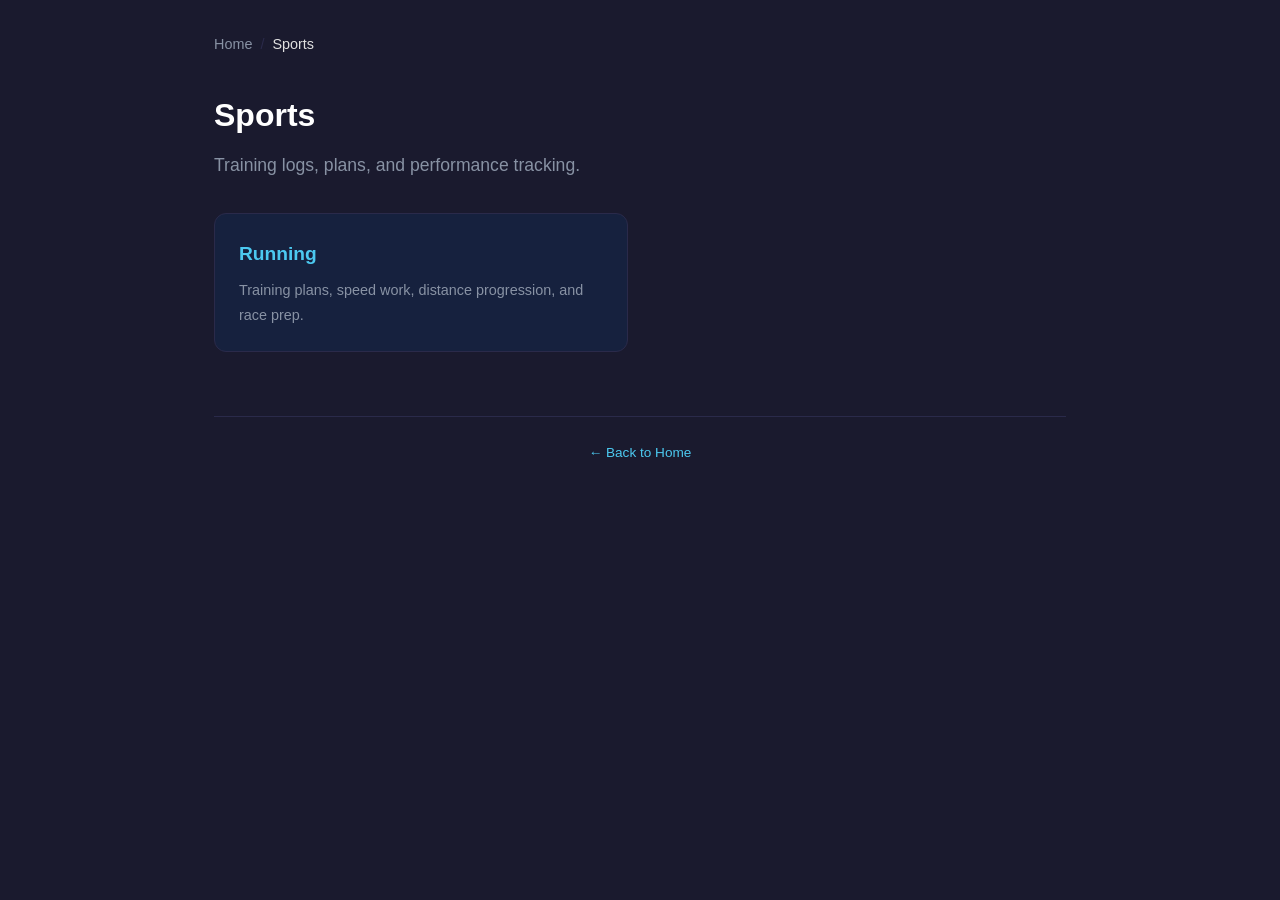
==== sports/index.html @ 67fd7ed7 "Initial site: running training plans and performance data - Homepage with running stats overview - S" ====
<!DOCTYPE html>
<html lang="en">
<head>
  <meta charset="UTF-8">
  <meta name="viewport" content="width=device-width, initial-scale=1.0">
  <title>Sports - Keshav Bathla</title>
  <link rel="stylesheet" href="../style.css">
</head>
<body>
  <div class="container">
    <nav class="breadcrumb">
      <a href="../">Home</a>
      <span class="separator">/</span>
      <span class="current">Sports</span>
    </nav>

    <h1>Sports</h1>
    <p class="subtitle">Training logs, plans, and performance tracking.</p>

    <div class="card-grid">
      <a href="running/" class="card">
        <h3>Running</h3>
        <p>Training plans, speed work, distance progression, and race prep.</p>
      </a>
    </div>

    <div class="footer">
      <p><a href="../">← Back to Home</a></p>
    </div>
  </div>
</body>
</html>
---- style.css ----
* {
  margin: 0;
  padding: 0;
  box-sizing: border-box;
}

:root {
  --bg: #1a1a2e;
  --surface: #16213e;
  --border: #2a2a4a;
  --text: #e0e0e0;
  --text-muted: #8892a4;
  --accent: #4cc9f0;
  --accent-hot: #f72585;
  --link: #4cc9f0;
  --link-hover: #7dd3fc;
}

html {
  font-size: 16px;
  scroll-behavior: smooth;
}

body {
  font-family: -apple-system, BlinkMacSystemFont, "Segoe UI", Roboto, "Helvetica Neue", Arial, sans-serif;
  background: var(--bg);
  color: var(--text);
  line-height: 1.7;
  min-height: 100vh;
}

.container {
  max-width: 900px;
  margin: 0 auto;
  padding: 2rem 1.5rem;
}

/* Navigation / Breadcrumb */
.breadcrumb {
  display: flex;
  gap: 0.5rem;
  align-items: center;
  margin-bottom: 2rem;
  font-size: 0.9rem;
  color: var(--text-muted);
}

.breadcrumb a {
  color: var(--text-muted);
  text-decoration: none;
  transition: color 0.2s;
}

.breadcrumb a:hover {
  color: var(--accent);
}

.breadcrumb .separator {
  color: var(--border);
}

.breadcrumb .current {
  color: var(--text);
}

/* Headings */
h1 {
  font-size: 2rem;
  font-weight: 700;
  margin-bottom: 0.5rem;
  color: #fff;
}

h2 {
  font-size: 1.5rem;
  font-weight: 600;
  margin-top: 2.5rem;
  margin-bottom: 1rem;
  color: #fff;
  border-bottom: 1px solid var(--border);
  padding-bottom: 0.5rem;
}

h3 {
  font-size: 1.2rem;
  font-weight: 600;
  margin-top: 2rem;
  margin-bottom: 0.75rem;
  color: var(--accent);
}

/* Paragraphs */
p {
  margin-bottom: 1rem;
}

.subtitle {
  color: var(--text-muted);
  font-size: 1.1rem;
  margin-bottom: 2rem;
}

/* Links */
a {
  color: var(--link);
  text-decoration: none;
  transition: color 0.2s;
}

a:hover {
  color: var(--link-hover);
  text-decoration: underline;
}

/* Cards */
.card-grid {
  display: grid;
  grid-template-columns: repeat(auto-fill, minmax(280px, 1fr));
  gap: 1.5rem;
  margin-top: 1.5rem;
}

.card {
  background: var(--surface);
  border: 1px solid var(--border);
  border-radius: 12px;
  padding: 1.5rem;
  transition: border-color 0.2s, transform 0.2s;
  text-decoration: none;
  color: var(--text);
  display: block;
}

.card:hover {
  border-color: var(--accent);
  transform: translateY(-2px);
  text-decoration: none;
}

.card h3 {
  margin-top: 0;
  margin-bottom: 0.5rem;
}

.card p {
  color: var(--text-muted);
  font-size: 0.9rem;
  margin-bottom: 0;
}

/* Tables */
table {
  width: 100%;
  border-collapse: collapse;
  margin: 1.5rem 0;
  font-size: 0.9rem;
  overflow-x: auto;
  display: block;
}

thead {
  background: var(--surface);
}

th {
  padding: 0.75rem 1rem;
  text-align: left;
  font-weight: 600;
  color: var(--accent);
  border-bottom: 2px solid var(--border);
  white-space: nowrap;
}

td {
  padding: 0.6rem 1rem;
  border-bottom: 1px solid var(--border);
}

tr:hover td {
  background: rgba(76, 201, 240, 0.05);
}

/* Stats row */
.stats {
  display: flex;
  flex-wrap: wrap;
  gap: 1.5rem;
  margin: 1.5rem 0;
}

.stat {
  background: var(--surface);
  border: 1px solid var(--border);
  border-radius: 8px;
  padding: 1rem 1.5rem;
  text-align: center;
  min-width: 120px;
}

.stat-value {
  font-size: 1.5rem;
  font-weight: 700;
  color: var(--accent);
}

.stat-label {
  font-size: 0.8rem;
  color: var(--text-muted);
  margin-top: 0.25rem;
}

/* Lists */
ul, ol {
  margin: 1rem 0;
  padding-left: 1.5rem;
}

li {
  margin-bottom: 0.5rem;
}

/* Document list */
.doc-list {
  list-style: none;
  padding: 0;
}

.doc-list li {
  margin-bottom: 1rem;
}

.doc-list a {
  display: block;
  background: var(--surface);
  border: 1px solid var(--border);
  border-radius: 8px;
  padding: 1rem 1.5rem;
  transition: border-color 0.2s;
}

.doc-list a:hover {
  border-color: var(--accent);
  text-decoration: none;
}

.doc-list .doc-title {
  font-weight: 600;
  color: #fff;
}

.doc-list .doc-desc {
  font-size: 0.85rem;
  color: var(--text-muted);
  margin-top: 0.25rem;
}

/* Emphasis blocks */
.highlight-block {
  background: var(--surface);
  border-left: 4px solid var(--accent);
  padding: 1rem 1.5rem;
  border-radius: 0 8px 8px 0;
  margin: 1.5rem 0;
}

.highlight-block.warning {
  border-left-color: var(--accent-hot);
}

/* Strong in tables */
td strong {
  color: var(--accent);
}

/* Footer */
.footer {
  margin-top: 4rem;
  padding-top: 1.5rem;
  border-top: 1px solid var(--border);
  color: var(--text-muted);
  font-size: 0.85rem;
  text-align: center;
}

/* Responsive */
@media (max-width: 600px) {
  .container {
    padding: 1rem;
  }

  h1 {
    font-size: 1.5rem;
  }

  h2 {
    font-size: 1.25rem;
  }

  .stats {
    gap: 0.75rem;
  }

  .stat {
    min-width: 100px;
    padding: 0.75rem 1rem;
  }

  .stat-value {
    font-size: 1.2rem;
  }

  table {
    font-size: 0.8rem;
  }

  th, td {
    padding: 0.5rem 0.6rem;
  }
}
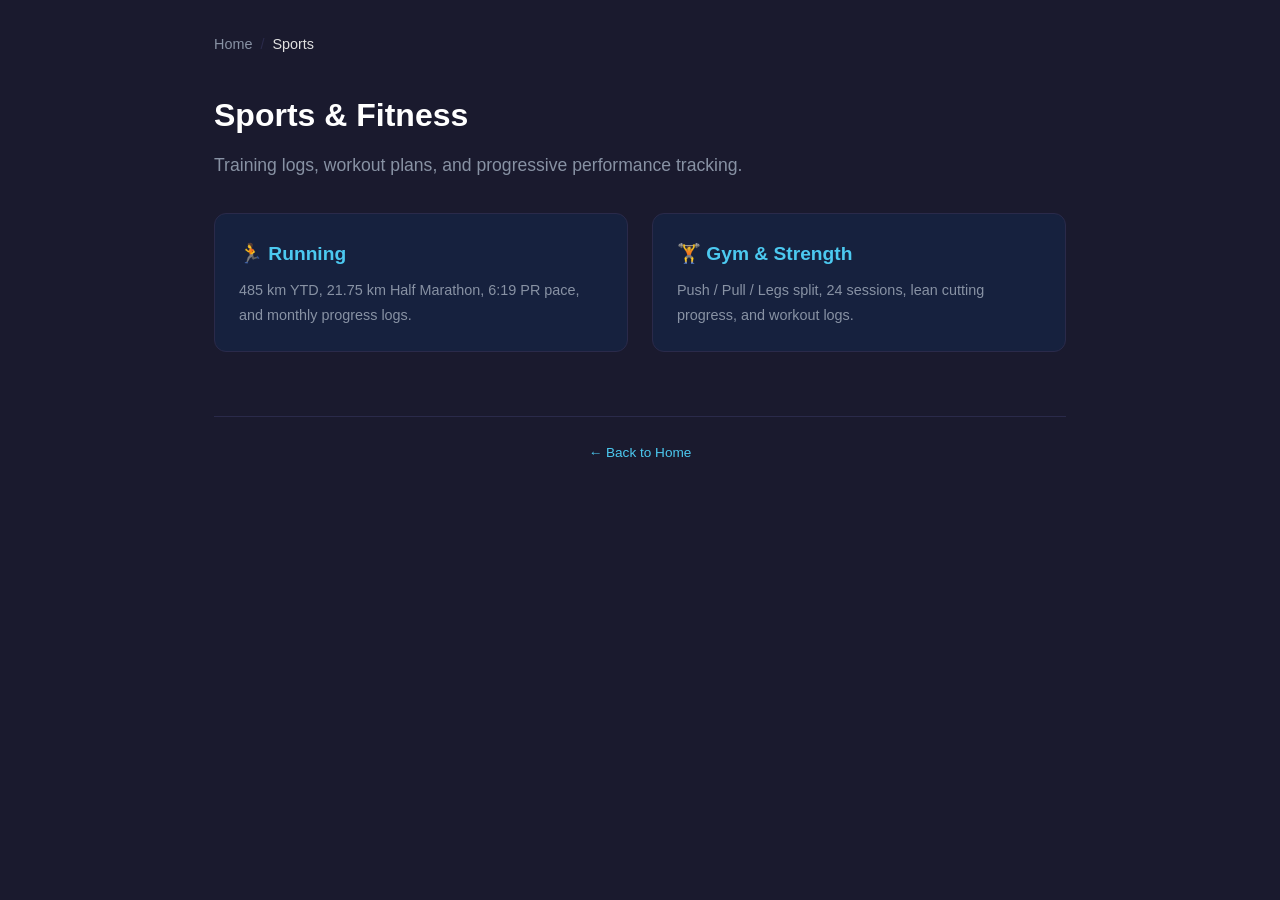
==== commit 7d34733a: "Update website with latest Strava running and gym progress - Update running stats: 485 km YTD, 65 ru" ====
--- a/sports/index.html
+++ b/sports/index.html
@@ -14,13 +14,17 @@
       <span class="current">Sports</span>
     </nav>
 
-    <h1>Sports</h1>
-    <p class="subtitle">Training logs, plans, and performance tracking.</p>
+    <h1>Sports &amp; Fitness</h1>
+    <p class="subtitle">Training logs, workout plans, and progressive performance tracking.</p>
 
     <div class="card-grid">
       <a href="running/" class="card">
-        <h3>Running</h3>
-        <p>Training plans, speed work, distance progression, and race prep.</p>
+        <h3>🏃 Running</h3>
+        <p>485 km YTD, 21.75 km Half Marathon, 6:19 PR pace, and monthly progress logs.</p>
+      </a>
+      <a href="gym/" class="card">
+        <h3>🏋️ Gym &amp; Strength</h3>
+        <p>Push / Pull / Legs split, 24 sessions, lean cutting progress, and workout logs.</p>
       </a>
     </div>
 
--- a/style.css
+++ b/style.css
@@ -267,6 +267,33 @@
   border-left-color: var(--accent-hot);
 }
 
+.highlight-block.success {
+  border-left-color: #10b981;
+}
+
+.badge {
+  display: inline-block;
+  padding: 0.2rem 0.5rem;
+  font-size: 0.75rem;
+  font-weight: 600;
+  border-radius: 4px;
+  background: rgba(76, 201, 240, 0.15);
+  color: var(--accent);
+  border: 1px solid rgba(76, 201, 240, 0.3);
+}
+
+.badge.gold {
+  background: rgba(245, 158, 11, 0.15);
+  color: #fbbf24;
+  border-color: rgba(245, 158, 11, 0.3);
+}
+
+.badge.pink {
+  background: rgba(247, 37, 133, 0.15);
+  color: var(--accent-hot);
+  border-color: rgba(247, 37, 133, 0.3);
+}
+
 /* Strong in tables */
 td strong {
   color: var(--accent);
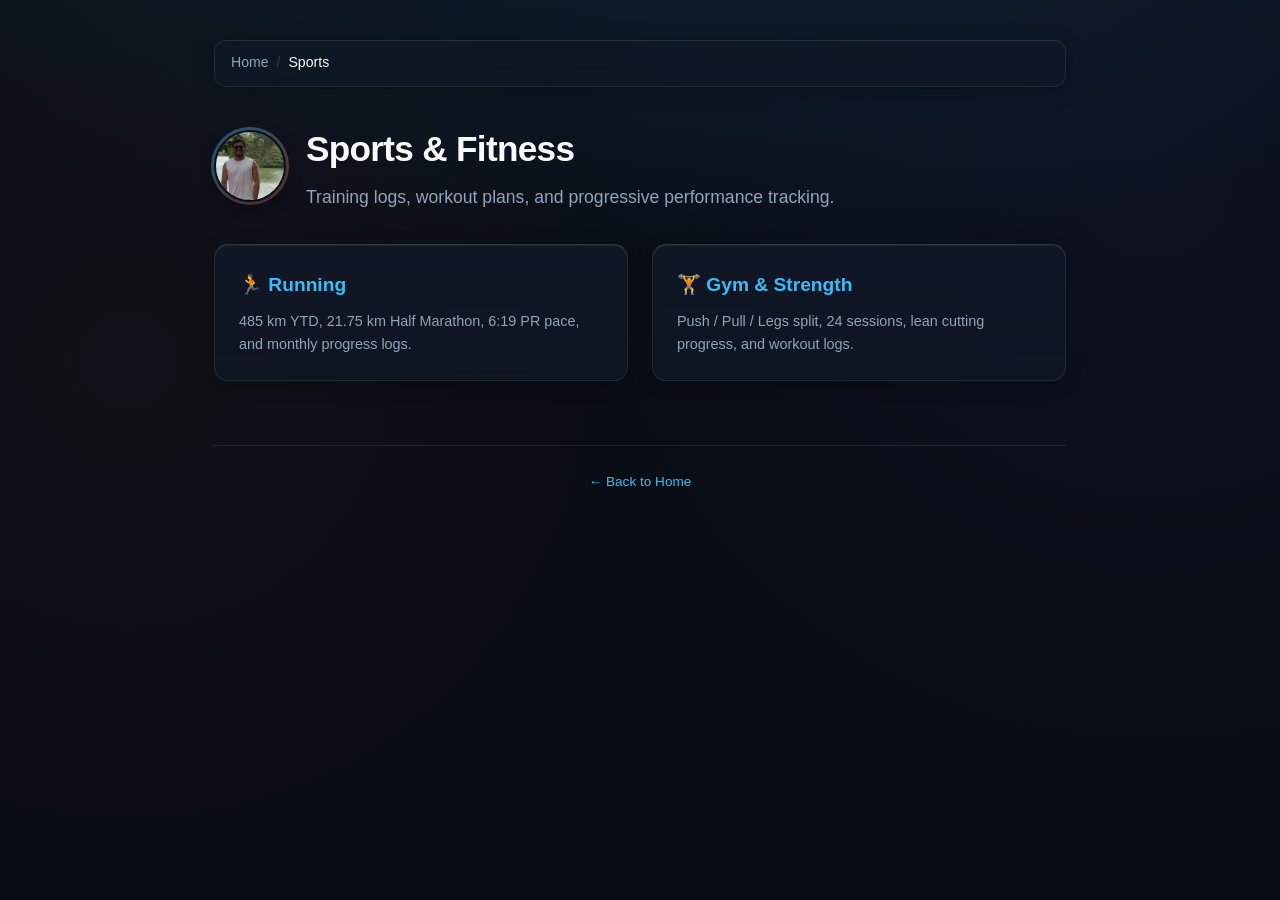
==== commit 9866f4d2: "Implement Athlete Hero Bento, Native Glassmorphic Lightbox, and Linear-grade Polish Co-authored-by: " ====
--- a/sports/index.html
+++ b/sports/index.html
@@ -14,8 +14,15 @@
       <span class="current">Sports</span>
     </nav>
 
-    <h1>Sports &amp; Fitness</h1>
-    <p class="subtitle">Training logs, workout plans, and progressive performance tracking.</p>
+    <div class="hero-compact">
+      <button type="button" class="avatar-btn lightbox-trigger" aria-label="Open photo of Keshav Bathla" title="Click to view full photo">
+        <img src="../assets/avatar.jpg" alt="Keshav Bathla" class="avatar-img">
+      </button>
+      <div class="hero-compact-info">
+        <h1>Sports &amp; Fitness</h1>
+        <p class="subtitle">Training logs, workout plans, and progressive performance tracking.</p>
+      </div>
+    </div>
 
     <div class="card-grid">
       <a href="running/" class="card">
@@ -29,8 +36,55 @@
     </div>
 
     <div class="footer">
-      <p><a href="../">← Back to Home</a></p>
+      <p><a href="../">&larr; Back to Home</a></p>
     </div>
   </div>
+
+  <dialog id="photo-modal" class="lightbox-modal">
+    <div class="modal-wrapper">
+      <button type="button" class="modal-close-btn" id="close-modal" aria-label="Close photo preview">&times;</button>
+      <div class="modal-image-container">
+        <img src="../assets/keshav.jpg" alt="Keshav Bathla - Active Runner" class="modal-img">
+      </div>
+      <div class="modal-caption">Keshav Bathla &bull; Bangalore Half Marathon Finisher &bull; Active Runner</div>
+    </div>
+  </dialog>
+
+  <script>
+    const modal = document.getElementById('photo-modal');
+    const triggers = document.querySelectorAll('.lightbox-trigger');
+    const closeBtn = document.getElementById('close-modal');
+
+    triggers.forEach(trigger => {
+      trigger.addEventListener('click', (e) => {
+        e.preventDefault();
+        if (typeof modal.showModal === 'function') {
+          modal.showModal();
+        }
+      });
+      trigger.addEventListener('keydown', (e) => {
+        if (e.key === 'Enter' || e.key === ' ') {
+          e.preventDefault();
+          if (typeof modal.showModal === 'function') {
+            modal.showModal();
+          }
+        }
+      });
+    });
+
+    if (closeBtn) {
+      closeBtn.addEventListener('click', () => {
+        modal.close();
+      });
+    }
+
+    if (modal) {
+      modal.addEventListener('click', (e) => {
+        if (e.target === modal) {
+          modal.close();
+        }
+      });
+    }
+  </script>
 </body>
 </html>
--- a/style.css
+++ b/style.css
@@ -5,14 +5,18 @@
 }
 
 :root {
-  --bg: #1a1a2e;
-  --surface: #16213e;
-  --border: #2a2a4a;
-  --text: #e0e0e0;
-  --text-muted: #8892a4;
-  --accent: #4cc9f0;
-  --accent-hot: #f72585;
-  --link: #4cc9f0;
+  --bg: #090d16;
+  --surface: #111726;
+  --surface-elevated: #161f33;
+  --border: rgba(255, 255, 255, 0.08);
+  --border-hover: rgba(255, 255, 255, 0.16);
+  --text: #f8fafc;
+  --text-muted: #94a3b8;
+  --accent: #38bdf8;
+  --accent-coral: #ff6b4a;
+  --accent-gold: #fbbf24;
+  --accent-emerald: #10b981;
+  --link: #38bdf8;
   --link-hover: #7dd3fc;
 }
 
@@ -23,7 +27,12 @@
 
 body {
   font-family: -apple-system, BlinkMacSystemFont, "Segoe UI", Roboto, "Helvetica Neue", Arial, sans-serif;
-  background: var(--bg);
+  background-color: var(--bg);
+  background-image:
+    radial-gradient(ellipse 80% 50% at 50% -20%, rgba(56, 189, 248, 0.12), transparent),
+    radial-gradient(circle 600px at 90% 20%, rgba(99, 102, 241, 0.05), transparent),
+    radial-gradient(circle 500px at 10% 40%, rgba(255, 107, 74, 0.04), transparent);
+  background-attachment: fixed;
   color: var(--text);
   line-height: 1.7;
   min-height: 100vh;
@@ -32,23 +41,34 @@
 .container {
   max-width: 900px;
   margin: 0 auto;
-  padding: 2rem 1.5rem;
-}
-
-/* Navigation / Breadcrumb */
+  padding: 2.5rem 1.5rem;
+}
+
+/* Sticky Glassmorphic Navigation / Breadcrumb */
 .breadcrumb {
+  position: sticky;
+  top: 1rem;
+  z-index: 50;
   display: flex;
   gap: 0.5rem;
   align-items: center;
   margin-bottom: 2rem;
-  font-size: 0.9rem;
-  color: var(--text-muted);
+  padding: 0.65rem 1rem;
+  background: rgba(17, 23, 38, 0.75);
+  backdrop-filter: blur(12px);
+  -webkit-backdrop-filter: blur(12px);
+  border: 1px solid var(--border);
+  border-top: 1px solid rgba(255, 255, 255, 0.12);
+  border-radius: 12px;
+  font-size: 0.88rem;
+  color: var(--text-muted);
+  box-shadow: 0 4px 20px rgba(0, 0, 0, 0.25);
 }
 
 .breadcrumb a {
   color: var(--text-muted);
   text-decoration: none;
-  transition: color 0.2s;
+  transition: color 0.2s ease;
 }
 
 .breadcrumb a:hover {
@@ -56,29 +76,32 @@
 }
 
 .breadcrumb .separator {
-  color: var(--border);
+  color: var(--border-hover);
 }
 
 .breadcrumb .current {
   color: var(--text);
+  font-weight: 500;
 }
 
 /* Headings */
 h1 {
-  font-size: 2rem;
+  font-size: 2.2rem;
   font-weight: 700;
   margin-bottom: 0.5rem;
-  color: #fff;
+  color: var(--text);
+  letter-spacing: -0.02em;
 }
 
 h2 {
   font-size: 1.5rem;
   font-weight: 600;
-  margin-top: 2.5rem;
+  margin-top: 2.75rem;
   margin-bottom: 1rem;
-  color: #fff;
+  color: var(--text);
   border-bottom: 1px solid var(--border);
   padding-bottom: 0.5rem;
+  letter-spacing: -0.01em;
 }
 
 h3 {
@@ -100,11 +123,261 @@
   margin-bottom: 2rem;
 }
 
+/* Hero Bento Layout */
+.hero-bento {
+  display: grid;
+  grid-template-columns: 1fr 220px;
+  gap: 2.5rem;
+  align-items: center;
+  margin-bottom: 2.5rem;
+  padding-top: 0.5rem;
+}
+
+.hero-content {
+  display: flex;
+  flex-direction: column;
+  gap: 0.75rem;
+}
+
+.hero-name {
+  font-size: 2.75rem;
+  font-weight: 800;
+  line-height: 1.15;
+  letter-spacing: -0.03em;
+  background: linear-gradient(135deg, #ffffff 0%, #cbd5e1 55%, #94a3b8 100%);
+  -webkit-background-clip: text;
+  -webkit-text-fill-color: transparent;
+  margin: 0.25rem 0 0.25rem 0;
+}
+
+.hero-bio {
+  font-size: 1.05rem;
+  color: var(--text-muted);
+  line-height: 1.6;
+  margin: 0;
+}
+
+.hero-badges {
+  display: flex;
+  flex-wrap: wrap;
+  gap: 0.5rem;
+  margin-top: 0.4rem;
+}
+
+/* Status Pill & Pulsing Dot */
+.status-pill {
+  display: inline-flex;
+  align-items: center;
+  gap: 0.55rem;
+  padding: 0.35rem 0.85rem;
+  background: rgba(16, 185, 129, 0.08);
+  border: 1px solid rgba(16, 185, 129, 0.25);
+  border-radius: 9999px;
+  font-size: 0.8rem;
+  font-weight: 500;
+  color: #34d399;
+  width: fit-content;
+  letter-spacing: 0.01em;
+}
+
+.status-dot {
+  width: 8px;
+  height: 8px;
+  background: #10b981;
+  border-radius: 50%;
+  position: relative;
+  display: inline-block;
+  flex-shrink: 0;
+}
+
+.status-dot::after {
+  content: '';
+  position: absolute;
+  top: -2px;
+  left: -2px;
+  right: -2px;
+  bottom: -2px;
+  border-radius: 50%;
+  background: rgba(16, 185, 129, 0.6);
+  animation: pulse-ring 2s cubic-bezier(0.24, 0, 0.38, 1) infinite;
+}
+
+@keyframes pulse-ring {
+  0% {
+    transform: scale(0.95);
+    opacity: 0.85;
+  }
+  60%, 100% {
+    transform: scale(2.4);
+    opacity: 0;
+  }
+}
+
+/* Hero Athlete Spotlight Card */
+.hero-athlete-card {
+  position: relative;
+  width: 220px;
+  height: 280px;
+  border-radius: 16px;
+  overflow: hidden;
+  cursor: pointer;
+  border: 1px solid var(--border);
+  border-top: 1px solid rgba(255, 255, 255, 0.16);
+  box-shadow: inset 0 1px 0 0 rgba(255, 255, 255, 0.08), 0 12px 32px rgba(0, 0, 0, 0.4);
+  transition: transform 0.3s cubic-bezier(0.16, 1, 0.3, 1), box-shadow 0.3s cubic-bezier(0.16, 1, 0.3, 1), border-color 0.3s ease;
+  background: var(--surface);
+  user-select: none;
+  outline: none;
+  padding: 0;
+  display: block;
+}
+
+.hero-athlete-card:hover,
+.hero-athlete-card:focus-visible {
+  transform: translateY(-4px) scale(1.02);
+  box-shadow: inset 0 1px 0 0 rgba(255, 255, 255, 0.15), 0 20px 40px rgba(0, 0, 0, 0.5), 0 0 28px rgba(56, 189, 248, 0.22);
+  border-color: rgba(56, 189, 248, 0.4);
+}
+
+.athlete-img {
+  width: 100%;
+  height: 100%;
+  object-fit: cover;
+  object-position: center 25%;
+  display: block;
+  transition: transform 0.5s cubic-bezier(0.16, 1, 0.3, 1);
+}
+
+.hero-athlete-card:hover .athlete-img,
+.hero-athlete-card:focus-visible .athlete-img {
+  transform: scale(1.06);
+}
+
+.athlete-card-overlay {
+  position: absolute;
+  inset: 0;
+  background: linear-gradient(180deg, rgba(9, 13, 22, 0.1) 0%, rgba(9, 13, 22, 0.25) 40%, rgba(9, 13, 22, 0.88) 100%);
+  display: flex;
+  flex-direction: column;
+  justify-content: space-between;
+  padding: 0.85rem;
+  pointer-events: none;
+}
+
+.athlete-card-tag {
+  align-self: flex-start;
+  padding: 0.25rem 0.6rem;
+  background: rgba(15, 23, 42, 0.75);
+  backdrop-filter: blur(8px);
+  -webkit-backdrop-filter: blur(8px);
+  border: 1px solid rgba(255, 255, 255, 0.14);
+  border-radius: 9999px;
+  font-size: 0.72rem;
+  font-weight: 600;
+  color: #e2e8f0;
+  letter-spacing: 0.02em;
+}
+
+.athlete-expand-pill {
+  align-self: flex-end;
+  display: inline-flex;
+  align-items: center;
+  gap: 0.35rem;
+  padding: 0.3rem 0.65rem;
+  background: rgba(15, 23, 42, 0.8);
+  backdrop-filter: blur(8px);
+  -webkit-backdrop-filter: blur(8px);
+  border: 1px solid rgba(255, 255, 255, 0.16);
+  border-radius: 9999px;
+  font-size: 0.72rem;
+  font-weight: 500;
+  color: #f1f5f9;
+  transition: all 0.2s ease;
+}
+
+.hero-athlete-card:hover .athlete-expand-pill,
+.hero-athlete-card:focus-visible .athlete-expand-pill {
+  background: rgba(56, 189, 248, 0.25);
+  border-color: rgba(56, 189, 248, 0.5);
+  color: #38bdf8;
+  transform: translateY(-1px);
+}
+
+/* Compact Subpage Hero & Mini Avatar */
+.hero-compact {
+  display: flex;
+  align-items: center;
+  gap: 1.25rem;
+  margin-bottom: 2rem;
+}
+
+.avatar-btn {
+  background: none;
+  border: none;
+  padding: 0;
+  cursor: pointer;
+  border-radius: 50%;
+  display: inline-block;
+  position: relative;
+  flex-shrink: 0;
+  outline: none;
+}
+
+.avatar-btn::before {
+  content: '';
+  position: absolute;
+  inset: -3px;
+  border-radius: 50%;
+  background: linear-gradient(135deg, rgba(56, 189, 248, 0.6), rgba(255, 107, 74, 0.5));
+  z-index: 0;
+  transition: opacity 0.25s ease, transform 0.25s ease;
+  opacity: 0.8;
+}
+
+.avatar-btn:hover::before,
+.avatar-btn:focus-visible::before {
+  opacity: 1;
+  transform: scale(1.08);
+}
+
+.avatar-img {
+  position: relative;
+  z-index: 1;
+  width: 72px;
+  height: 72px;
+  border-radius: 50%;
+  object-fit: cover;
+  display: block;
+  border: 2px solid var(--bg);
+  box-shadow: 0 4px 16px rgba(0, 0, 0, 0.4);
+  transition: transform 0.25s ease;
+}
+
+.avatar-btn:hover .avatar-img {
+  transform: scale(1.02);
+}
+
+.hero-compact-info h1 {
+  margin-bottom: 0.25rem;
+}
+
+.hero-compact-info .subtitle {
+  margin-bottom: 0;
+}
+
+/* Legacy hero-profile fallback */
+.hero-profile {
+  display: flex;
+  align-items: center;
+  gap: 1.25rem;
+  margin-bottom: 2rem;
+}
+
 /* Links */
 a {
   color: var(--link);
   text-decoration: none;
-  transition: color 0.2s;
+  transition: color 0.2s ease;
 }
 
 a:hover {
@@ -112,7 +385,7 @@
   text-decoration: underline;
 }
 
-/* Cards */
+/* Cards with Top-Edge Lighting & Hover Glow */
 .card-grid {
   display: grid;
   grid-template-columns: repeat(auto-fill, minmax(280px, 1fr));
@@ -121,19 +394,24 @@
 }
 
 .card {
-  background: var(--surface);
+  background: linear-gradient(180deg, var(--surface) 0%, rgba(17, 23, 38, 0.7) 100%);
   border: 1px solid var(--border);
-  border-radius: 12px;
+  border-top: 1px solid rgba(255, 255, 255, 0.14);
+  box-shadow: inset 0 1px 0 0 rgba(255, 255, 255, 0.06), 0 4px 16px rgba(0, 0, 0, 0.25);
+  border-radius: 14px;
   padding: 1.5rem;
-  transition: border-color 0.2s, transform 0.2s;
+  transition: border-color 0.25s ease, transform 0.25s cubic-bezier(0.16, 1, 0.3, 1), box-shadow 0.25s ease;
   text-decoration: none;
   color: var(--text);
   display: block;
+  position: relative;
 }
 
 .card:hover {
-  border-color: var(--accent);
-  transform: translateY(-2px);
+  border-color: rgba(56, 189, 248, 0.3);
+  border-top-color: rgba(56, 189, 248, 0.6);
+  transform: translateY(-3px);
+  box-shadow: inset 0 1px 0 0 rgba(255, 255, 255, 0.12), 0 12px 30px rgba(0, 0, 0, 0.4), 0 0 24px rgba(56, 189, 248, 0.12);
   text-decoration: none;
 }
 
@@ -146,67 +424,168 @@
   color: var(--text-muted);
   font-size: 0.9rem;
   margin-bottom: 0;
+  line-height: 1.6;
 }
 
 /* Tables */
 table {
   width: 100%;
-  border-collapse: collapse;
+  border-collapse: separate;
+  border-spacing: 0;
   margin: 1.5rem 0;
   font-size: 0.9rem;
   overflow-x: auto;
   display: block;
+  border: 1px solid var(--border);
+  border-radius: 10px;
+  background: var(--surface);
 }
 
 thead {
-  background: var(--surface);
+  background: var(--surface-elevated);
 }
 
 th {
-  padding: 0.75rem 1rem;
+  padding: 0.85rem 1rem;
   text-align: left;
   font-weight: 600;
   color: var(--accent);
-  border-bottom: 2px solid var(--border);
+  border-bottom: 1px solid var(--border);
   white-space: nowrap;
 }
 
 td {
-  padding: 0.6rem 1rem;
+  padding: 0.75rem 1rem;
   border-bottom: 1px solid var(--border);
+  color: var(--text);
+}
+
+tr:last-child td {
+  border-bottom: none;
 }
 
 tr:hover td {
-  background: rgba(76, 201, 240, 0.05);
-}
-
-/* Stats row */
+  background: rgba(56, 189, 248, 0.04);
+}
+
+/* Stats Cockpit (Single unified card container on homepage) */
+.stats-cockpit {
+  display: grid;
+  grid-template-columns: repeat(4, 1fr);
+  background: linear-gradient(180deg, var(--surface) 0%, rgba(17, 23, 38, 0.75) 100%);
+  border: 1px solid var(--border);
+  border-top: 1px solid rgba(255, 255, 255, 0.14);
+  box-shadow: inset 0 1px 0 0 rgba(255, 255, 255, 0.06), 0 6px 24px rgba(0, 0, 0, 0.28);
+  border-radius: 14px;
+  margin: 2rem 0;
+  overflow: hidden;
+}
+
+.stat-cell {
+  padding: 1.5rem 1.25rem;
+  text-align: center;
+  display: flex;
+  flex-direction: column;
+  justify-content: center;
+  align-items: center;
+  transition: background-color 0.2s ease;
+}
+
+.stat-cell:not(:last-child) {
+  border-right: 1px solid var(--border);
+}
+
+.stat-cell:hover {
+  background: rgba(255, 255, 255, 0.02);
+}
+
+.stat-cell .stat-value {
+  font-size: 1.75rem;
+  line-height: 1.2;
+  display: flex;
+  align-items: baseline;
+  justify-content: center;
+}
+
+.stat-cell .stat-label {
+  font-size: 0.72rem;
+  font-weight: 600;
+  text-transform: uppercase;
+  letter-spacing: 0.08em;
+  color: var(--text-muted);
+  margin-top: 0.45rem;
+}
+
+.stat-cell .stat-sub {
+  font-size: 0.78rem;
+  color: var(--text-muted);
+  opacity: 0.85;
+  margin-top: 0.35rem;
+}
+
+/* Bold Tabular Numbers & Muted Uppercase Units */
+.stat-num {
+  font-weight: 700;
+  font-variant-numeric: tabular-nums;
+  color: var(--accent);
+}
+
+.stat-unit {
+  font-size: 0.85rem;
+  font-weight: 600;
+  text-transform: uppercase;
+  letter-spacing: 0.05em;
+  color: var(--text-muted);
+  margin-left: 0.25rem;
+}
+
+/* Stats Grid (Subpages: 3-column desktop, 2-column mobile) */
+.stats-grid {
+  display: grid;
+  grid-template-columns: repeat(3, 1fr);
+  gap: 1rem;
+  margin: 1.75rem 0;
+}
+
+/* Fallback / General Stats container */
 .stats {
-  display: flex;
-  flex-wrap: wrap;
-  gap: 1.5rem;
-  margin: 1.5rem 0;
+  display: grid;
+  grid-template-columns: repeat(auto-fit, minmax(140px, 1fr));
+  gap: 1rem;
+  margin: 1.75rem 0;
 }
 
 .stat {
-  background: var(--surface);
+  background: linear-gradient(180deg, var(--surface) 0%, rgba(17, 23, 38, 0.6) 100%);
   border: 1px solid var(--border);
-  border-radius: 8px;
-  padding: 1rem 1.5rem;
+  border-top: 1px solid rgba(255, 255, 255, 0.12);
+  box-shadow: inset 0 1px 0 0 rgba(255, 255, 255, 0.05), 0 4px 16px rgba(0, 0, 0, 0.2);
+  border-radius: 12px;
+  padding: 1.25rem 1rem;
   text-align: center;
-  min-width: 120px;
+  transition: border-color 0.2s ease, transform 0.2s ease, box-shadow 0.2s ease;
+}
+
+.stat:hover {
+  border-color: rgba(56, 189, 248, 0.3);
+  border-top-color: rgba(56, 189, 248, 0.5);
+  transform: translateY(-2px);
+  box-shadow: inset 0 1px 0 0 rgba(255, 255, 255, 0.1), 0 6px 20px rgba(0, 0, 0, 0.25);
 }
 
 .stat-value {
-  font-size: 1.5rem;
-  font-weight: 700;
-  color: var(--accent);
+  font-size: 1.6rem;
+  line-height: 1.2;
+  display: flex;
+  align-items: baseline;
+  justify-content: center;
 }
 
 .stat-label {
-  font-size: 0.8rem;
-  color: var(--text-muted);
-  margin-top: 0.25rem;
+  font-size: 0.78rem;
+  font-weight: 500;
+  color: var(--text-muted);
+  margin-top: 0.35rem;
 }
 
 /* Lists */
@@ -231,72 +610,199 @@
 
 .doc-list a {
   display: block;
-  background: var(--surface);
+  background: linear-gradient(180deg, var(--surface) 0%, rgba(17, 23, 38, 0.6) 100%);
   border: 1px solid var(--border);
-  border-radius: 8px;
-  padding: 1rem 1.5rem;
-  transition: border-color 0.2s;
+  border-top: 1px solid rgba(255, 255, 255, 0.12);
+  box-shadow: inset 0 1px 0 0 rgba(255, 255, 255, 0.05);
+  border-radius: 10px;
+  padding: 1.1rem 1.5rem;
+  transition: border-color 0.2s ease, transform 0.2s ease, box-shadow 0.2s ease;
 }
 
 .doc-list a:hover {
-  border-color: var(--accent);
+  border-color: rgba(56, 189, 248, 0.3);
+  border-top-color: rgba(56, 189, 248, 0.5);
+  transform: translateY(-2px);
+  box-shadow: 0 4px 16px rgba(0, 0, 0, 0.25);
   text-decoration: none;
 }
 
 .doc-list .doc-title {
   font-weight: 600;
-  color: #fff;
+  color: var(--text);
 }
 
 .doc-list .doc-desc {
   font-size: 0.85rem;
   color: var(--text-muted);
-  margin-top: 0.25rem;
+  margin-top: 0.3rem;
+  line-height: 1.5;
 }
 
 /* Emphasis blocks */
 .highlight-block {
-  background: var(--surface);
+  background: linear-gradient(135deg, rgba(22, 31, 51, 0.85) 0%, rgba(17, 23, 38, 0.65) 100%);
+  border: 1px solid var(--border);
+  border-top: 1px solid rgba(255, 255, 255, 0.12);
   border-left: 4px solid var(--accent);
-  padding: 1rem 1.5rem;
-  border-radius: 0 8px 8px 0;
-  margin: 1.5rem 0;
+  padding: 1.15rem 1.5rem;
+  border-radius: 0 12px 12px 0;
+  margin: 1.75rem 0;
+  backdrop-filter: blur(8px);
+  box-shadow: 0 4px 16px rgba(0, 0, 0, 0.2);
 }
 
 .highlight-block.warning {
-  border-left-color: var(--accent-hot);
+  border-left-color: var(--accent-coral);
 }
 
 .highlight-block.success {
-  border-left-color: #10b981;
-}
-
+  border-left-color: var(--accent-emerald);
+  background: linear-gradient(135deg, rgba(16, 185, 129, 0.08) 0%, rgba(17, 23, 38, 0.65) 100%);
+}
+
+/* Badges */
 .badge {
-  display: inline-block;
-  padding: 0.2rem 0.5rem;
-  font-size: 0.75rem;
+  display: inline-flex;
+  align-items: center;
+  gap: 0.3rem;
+  padding: 0.25rem 0.6rem;
+  font-size: 0.76rem;
   font-weight: 600;
-  border-radius: 4px;
-  background: rgba(76, 201, 240, 0.15);
+  border-radius: 6px;
+  background: rgba(56, 189, 248, 0.12);
   color: var(--accent);
-  border: 1px solid rgba(76, 201, 240, 0.3);
+  border: 1px solid rgba(56, 189, 248, 0.25);
+  letter-spacing: 0.02em;
 }
 
 .badge.gold {
-  background: rgba(245, 158, 11, 0.15);
-  color: #fbbf24;
-  border-color: rgba(245, 158, 11, 0.3);
-}
-
-.badge.pink {
-  background: rgba(247, 37, 133, 0.15);
-  color: var(--accent-hot);
-  border-color: rgba(247, 37, 133, 0.3);
+  background: rgba(251, 191, 36, 0.12);
+  color: var(--accent-gold);
+  border-color: rgba(251, 191, 36, 0.28);
+}
+
+.badge.pink,
+.badge.coral {
+  background: rgba(255, 107, 74, 0.12);
+  color: var(--accent-coral);
+  border-color: rgba(255, 107, 74, 0.28);
+}
+
+.badge.emerald {
+  background: rgba(16, 185, 129, 0.12);
+  color: var(--accent-emerald);
+  border-color: rgba(16, 185, 129, 0.28);
 }
 
 /* Strong in tables */
 td strong {
   color: var(--accent);
+}
+
+/* Native Glassmorphic Lightbox Modal */
+.lightbox-modal {
+  margin: auto;
+  padding: 0;
+  border: none;
+  background: transparent;
+  max-width: 90vw;
+  max-height: 90vh;
+  outline: none;
+  overflow: visible;
+}
+
+.lightbox-modal::backdrop {
+  background: rgba(4, 7, 15, 0.85);
+  backdrop-filter: blur(12px);
+  -webkit-backdrop-filter: blur(12px);
+  animation: modal-fade-in 0.25s cubic-bezier(0.16, 1, 0.3, 1);
+}
+
+.modal-wrapper {
+  position: relative;
+  display: flex;
+  flex-direction: column;
+  align-items: center;
+  background: rgba(17, 23, 38, 0.92);
+  backdrop-filter: blur(24px);
+  -webkit-backdrop-filter: blur(24px);
+  border: 1px solid rgba(255, 255, 255, 0.14);
+  border-top: 1px solid rgba(255, 255, 255, 0.24);
+  border-radius: 20px;
+  padding: 1rem;
+  box-shadow: inset 0 1px 0 0 rgba(255, 255, 255, 0.1), 0 24px 60px rgba(0, 0, 0, 0.7), 0 0 40px rgba(56, 189, 248, 0.14);
+  animation: modal-zoom-in 0.25s cubic-bezier(0.16, 1, 0.3, 1);
+}
+
+.modal-close-btn {
+  position: absolute;
+  top: 1rem;
+  right: 1rem;
+  width: 38px;
+  height: 38px;
+  border-radius: 50%;
+  border: 1px solid rgba(255, 255, 255, 0.16);
+  background: rgba(15, 23, 42, 0.75);
+  color: var(--text);
+  font-size: 1.4rem;
+  line-height: 1;
+  cursor: pointer;
+  display: flex;
+  align-items: center;
+  justify-content: center;
+  transition: all 0.2s ease;
+  z-index: 10;
+}
+
+.modal-close-btn:hover {
+  background: rgba(255, 107, 74, 0.25);
+  border-color: rgba(255, 107, 74, 0.5);
+  color: #ff6b4a;
+  transform: scale(1.08);
+}
+
+.modal-image-container {
+  max-height: 72vh;
+  max-width: 80vw;
+  display: flex;
+  justify-content: center;
+  align-items: center;
+  overflow: hidden;
+  border-radius: 14px;
+}
+
+.modal-img {
+  max-height: 72vh;
+  max-width: 100%;
+  object-fit: contain;
+  border-radius: 14px;
+  display: block;
+}
+
+.modal-caption {
+  margin-top: 0.85rem;
+  font-size: 0.88rem;
+  color: var(--text-muted);
+  text-align: center;
+  font-weight: 500;
+  letter-spacing: 0.01em;
+}
+
+@keyframes modal-fade-in {
+  from { opacity: 0; }
+  to { opacity: 1; }
+}
+
+@keyframes modal-zoom-in {
+  from {
+    opacity: 0;
+    transform: scale(0.94);
+  }
+  to {
+    opacity: 1;
+    transform: scale(1);
+  }
 }
 
 /* Footer */
@@ -309,31 +815,107 @@
   text-align: center;
 }
 
-/* Responsive */
-@media (max-width: 600px) {
+/* Responsive Breakpoints */
+@media (max-width: 768px) {
+  .hero-bento {
+    grid-template-columns: 1fr;
+    text-align: center;
+    gap: 2rem;
+  }
+
+  .hero-content {
+    align-items: center;
+  }
+
+  .hero-badges {
+    justify-content: center;
+  }
+
+  .hero-athlete-card {
+    margin: 0 auto;
+    width: 240px;
+    height: 300px;
+  }
+}
+
+@media (max-width: 680px) {
   .container {
-    padding: 1rem;
+    padding: 1.25rem 1rem;
+  }
+
+  .breadcrumb {
+    top: 0.5rem;
+    margin-bottom: 1.5rem;
+    font-size: 0.82rem;
+  }
+
+  .hero-compact {
+    gap: 1rem;
+  }
+
+  .avatar-img {
+    width: 64px;
+    height: 64px;
+  }
+
+  .hero-name {
+    font-size: 2.1rem;
   }
 
   h1 {
-    font-size: 1.5rem;
+    font-size: 1.6rem;
   }
 
   h2 {
-    font-size: 1.25rem;
-  }
-
-  .stats {
+    font-size: 1.3rem;
+  }
+
+  /* Cockpit 2x2 on mobile */
+  .stats-cockpit {
+    grid-template-columns: repeat(2, 1fr);
+  }
+
+  .stat-cell:not(:last-child) {
+    border-right: none;
+  }
+
+  .stat-cell:nth-child(odd) {
+    border-right: 1px solid var(--border);
+  }
+
+  .stat-cell:nth-child(-n+2) {
+    border-bottom: 1px solid var(--border);
+  }
+
+  .stat-cell {
+    padding: 1.25rem 0.75rem;
+  }
+
+  .stat-cell .stat-value {
+    font-size: 1.4rem;
+  }
+
+  /* Subpage stats fit into 2x3 grid on mobile */
+  .stats-grid {
+    grid-template-columns: repeat(2, 1fr);
     gap: 0.75rem;
   }
 
   .stat {
-    min-width: 100px;
-    padding: 0.75rem 1rem;
+    padding: 1rem 0.75rem;
   }
 
   .stat-value {
-    font-size: 1.2rem;
+    font-size: 1.3rem;
+  }
+
+  .modal-image-container {
+    max-height: 65vh;
+    max-width: 88vw;
+  }
+
+  .modal-img {
+    max-height: 65vh;
   }
 
   table {
@@ -341,6 +923,6 @@
   }
 
   th, td {
-    padding: 0.5rem 0.6rem;
-  }
-}
+    padding: 0.55rem 0.7rem;
+  }
+}
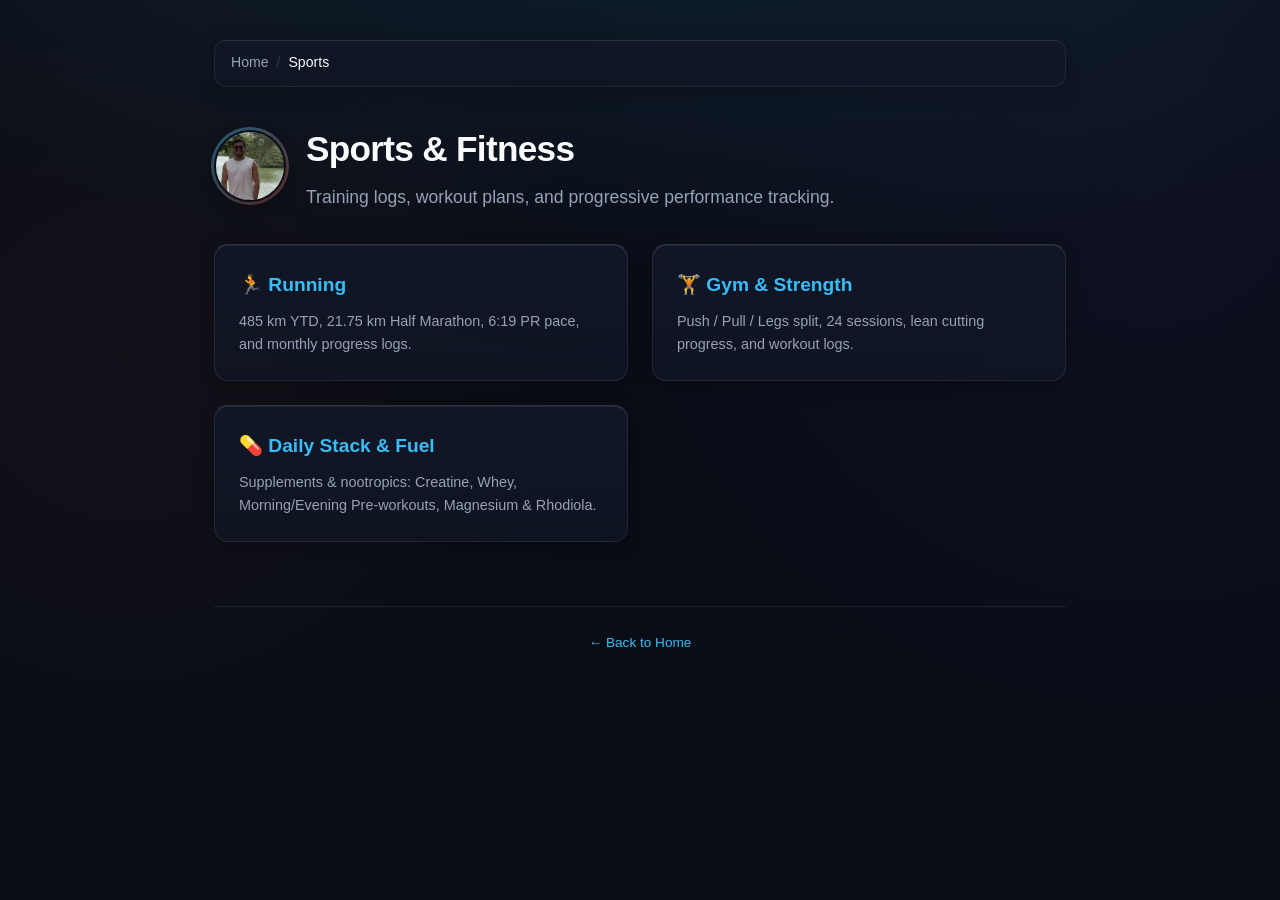
==== commit 24c5f755: "feat: add Things I Consume (daily fuel stack) with direct product links Co-authored-by: Cursor <curs" ====
--- a/sports/index.html
+++ b/sports/index.html
@@ -32,6 +32,10 @@
       <a href="gym/" class="card">
         <h3>🏋️ Gym &amp; Strength</h3>
         <p>Push / Pull / Legs split, 24 sessions, lean cutting progress, and workout logs.</p>
+      </a>
+      <a href="../#things-i-consume" class="card">
+        <h3>💊 Daily Stack &amp; Fuel</h3>
+        <p>Supplements &amp; nootropics: Creatine, Whey, Morning/Evening Pre-workouts, Magnesium &amp; Rhodiola.</p>
       </a>
     </div>
 
--- a/style.css
+++ b/style.css
@@ -805,6 +805,142 @@
   }
 }
 
+/* Daily Stack & Fuel Bento */
+.section-subtitle {
+  color: var(--text-muted);
+  font-size: 0.95rem;
+  margin-top: 0.4rem;
+  margin-bottom: 1.5rem;
+  line-height: 1.6;
+}
+
+.stack-bento {
+  display: grid;
+  grid-template-columns: repeat(6, 1fr);
+  gap: 1.25rem;
+  margin-top: 1.25rem;
+}
+
+.stack-col-2 {
+  grid-column: span 2;
+}
+
+.stack-col-3 {
+  grid-column: span 3;
+}
+
+.stack-card {
+  background: linear-gradient(180deg, var(--surface) 0%, rgba(17, 23, 38, 0.75) 100%);
+  border: 1px solid var(--border);
+  border-top: 1px solid rgba(255, 255, 255, 0.14);
+  box-shadow: inset 0 1px 0 0 rgba(255, 255, 255, 0.06), 0 4px 16px rgba(0, 0, 0, 0.25);
+  border-radius: 14px;
+  padding: 1.35rem;
+  display: flex;
+  flex-direction: column;
+  justify-content: space-between;
+  transition: border-color 0.25s ease, transform 0.25s cubic-bezier(0.16, 1, 0.3, 1), box-shadow 0.25s ease;
+}
+
+.stack-card:hover {
+  border-color: rgba(56, 189, 248, 0.3);
+  border-top-color: rgba(56, 189, 248, 0.6);
+  transform: translateY(-2px);
+  box-shadow: inset 0 1px 0 0 rgba(255, 255, 255, 0.12), 0 10px 24px rgba(0, 0, 0, 0.35), 0 0 20px rgba(56, 189, 248, 0.08);
+}
+
+.stack-card-header {
+  display: flex;
+  align-items: center;
+  justify-content: space-between;
+  gap: 0.5rem;
+  margin-bottom: 1rem;
+  padding-bottom: 0.5rem;
+  border-bottom: 1px solid rgba(255, 255, 255, 0.06);
+}
+
+.stack-title {
+  font-size: 1.05rem;
+  font-weight: 700;
+  color: var(--text);
+  margin: 0;
+  display: flex;
+  align-items: center;
+  gap: 0.4rem;
+}
+
+.stack-item {
+  display: flex;
+  flex-direction: column;
+}
+
+.stack-item-head {
+  display: flex;
+  align-items: center;
+  justify-content: space-between;
+  gap: 0.5rem;
+  flex-wrap: wrap;
+  margin-bottom: 0.35rem;
+}
+
+.stack-prod-name {
+  font-size: 0.96rem;
+  font-weight: 600;
+  color: #fff;
+}
+
+.stack-brand {
+  font-size: 0.78rem;
+  color: var(--text-muted);
+  font-weight: 500;
+}
+
+.stack-desc {
+  font-size: 0.86rem;
+  color: var(--text-muted);
+  line-height: 1.55;
+  margin-bottom: 0.75rem;
+}
+
+.stack-divider {
+  height: 1px;
+  background: var(--border);
+  margin: 1rem 0;
+}
+
+.stack-link {
+  display: inline-flex;
+  align-items: center;
+  gap: 0.35rem;
+  align-self: flex-start;
+  font-size: 0.8rem;
+  font-weight: 600;
+  color: var(--accent);
+  text-decoration: none;
+  padding: 0.35rem 0.75rem;
+  background: rgba(56, 189, 248, 0.08);
+  border: 1px solid rgba(56, 189, 248, 0.22);
+  border-radius: 8px;
+  transition: all 0.2s ease;
+  margin-top: 0.25rem;
+}
+
+.stack-link:hover {
+  background: rgba(56, 189, 248, 0.18);
+  border-color: rgba(56, 189, 248, 0.45);
+  color: #fff;
+  transform: translateX(2px);
+}
+
+.stack-link .ext-arrow {
+  font-size: 0.85rem;
+  transition: transform 0.2s ease;
+}
+
+.stack-link:hover .ext-arrow {
+  transform: translate(1px, -1px);
+}
+
 /* Footer */
 .footer {
   margin-top: 4rem;
@@ -836,6 +972,19 @@
     width: 240px;
     height: 300px;
   }
+
+  .stack-bento {
+    grid-template-columns: repeat(2, 1fr);
+  }
+
+  .stack-col-2,
+  .stack-col-3 {
+    grid-column: span 1;
+  }
+
+  .stack-col-3:last-child {
+    grid-column: span 2;
+  }
 }
 
 @media (max-width: 680px) {
@@ -925,4 +1074,15 @@
   th, td {
     padding: 0.55rem 0.7rem;
   }
-}
+
+  .stack-bento {
+    grid-template-columns: 1fr;
+    gap: 1rem;
+  }
+
+  .stack-col-2,
+  .stack-col-3,
+  .stack-col-3:last-child {
+    grid-column: span 1;
+  }
+}
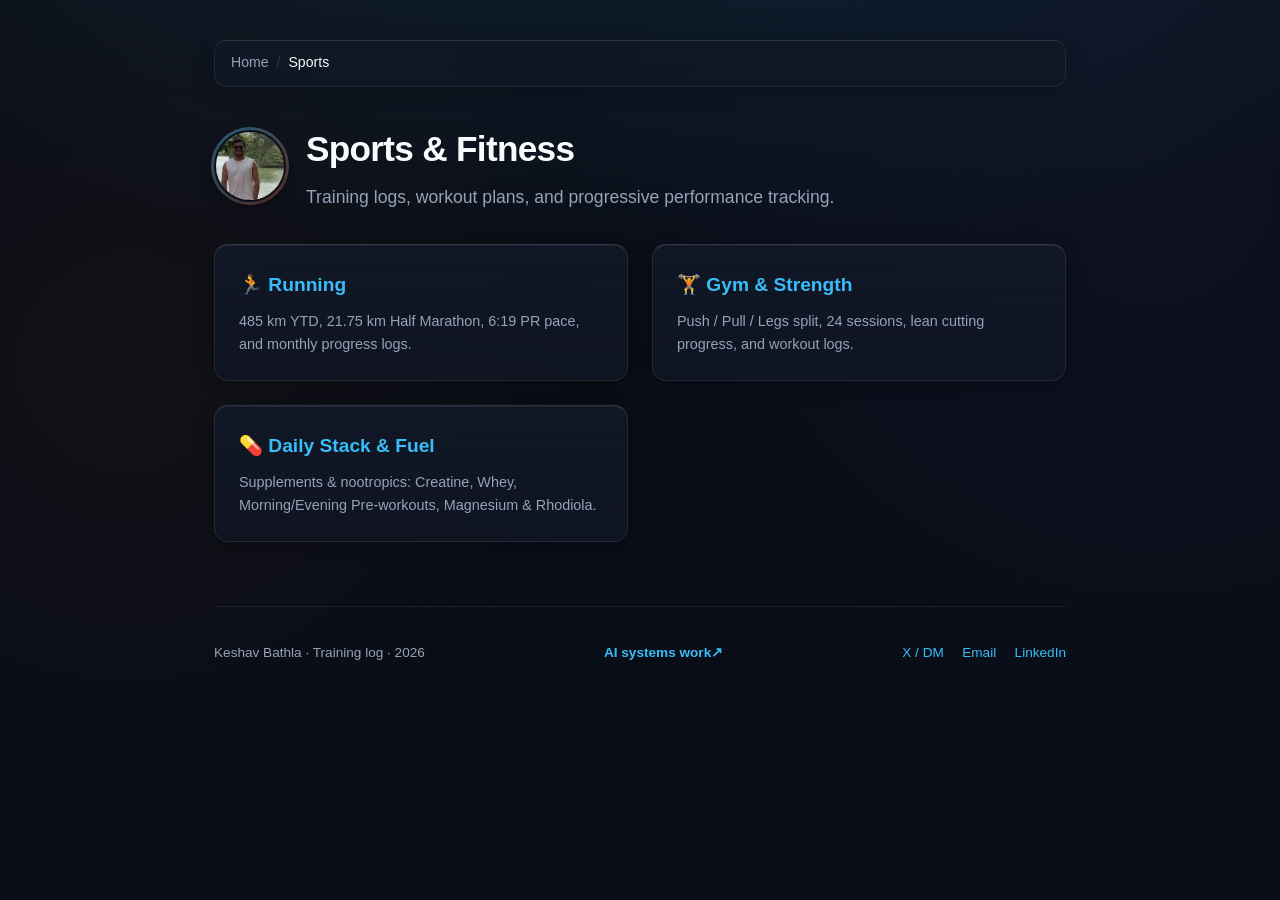
==== commit 1ca3b481: "feat: integrate playbook, Drop a Note peer consultation strip, and dual-identity brand system Co-aut" ====
--- a/sports/index.html
+++ b/sports/index.html
@@ -3,8 +3,8 @@
 <head>
   <meta charset="UTF-8">
   <meta name="viewport" content="width=device-width, initial-scale=1.0">
-  <title>Sports - Keshav Bathla</title>
-  <link rel="stylesheet" href="../style.css">
+  <title>Sports — Training Log · Keshav Bathla</title>
+  <link rel="stylesheet" href="../style.css?v=3">
 </head>
 <body>
   <div class="container">
@@ -39,9 +39,15 @@
       </a>
     </div>
 
-    <div class="footer">
-      <p><a href="../">&larr; Back to Home</a></p>
-    </div>
+    <footer class="footer">
+      <p class="footer-id">Keshav Bathla · Training log · 2026</p>
+      <a class="footer-work" href="https://import-keshav.github.io/">AI systems work <span aria-hidden="true">↗</span></a>
+      <nav class="footer-links" aria-label="Contact">
+        <a href="https://x.com/import_keshav" rel="me noopener">X / DM</a>
+        <a href="mailto:keshavbathla2017@gmail.com?subject=Training%20note">Email</a>
+        <a href="https://www.linkedin.com/in/keshav-bathla-b517a2152/" rel="me noopener">LinkedIn</a>
+      </nav>
+    </footer>
   </div>
 
   <dialog id="photo-modal" class="lightbox-modal">
--- a/style.css
+++ b/style.css
@@ -155,6 +155,22 @@
   color: var(--text-muted);
   line-height: 1.6;
   margin: 0;
+}
+
+.hero-work-link {
+  display: inline-flex;
+  align-items: center;
+  min-height: 44px;
+  font-size: 0.88rem;
+  font-weight: 500;
+  color: var(--accent);
+  width: fit-content;
+  text-decoration: none;
+}
+
+.hero-work-link:hover {
+  color: var(--link-hover);
+  text-decoration: underline;
 }
 
 .hero-badges {
@@ -695,6 +711,12 @@
   border-color: rgba(16, 185, 129, 0.28);
 }
 
+.badge.purple {
+  background: rgba(167, 139, 250, 0.12);
+  color: #c4b5fd;
+  border-color: rgba(167, 139, 250, 0.28);
+}
+
 /* Strong in tables */
 td strong {
   color: var(--accent);
@@ -805,7 +827,7 @@
   }
 }
 
-/* Daily Stack & Fuel Bento */
+/* Daily Fuel & Stack System */
 .section-subtitle {
   color: var(--text-muted);
   font-size: 0.95rem;
@@ -814,141 +836,284 @@
   line-height: 1.6;
 }
 
-.stack-bento {
+.fuel-grid {
   display: grid;
-  grid-template-columns: repeat(6, 1fr);
+  grid-template-columns: repeat(2, 1fr);
   gap: 1.25rem;
   margin-top: 1.25rem;
 }
 
-.stack-col-2 {
+.fuel-card {
+  position: relative;
+  background: linear-gradient(180deg, #131b2e 0%, #0d1322 100%);
+  border: 1px solid rgba(255, 255, 255, 0.08);
+  border-top: 1px solid rgba(255, 255, 255, 0.18);
+  box-shadow: inset 0 1px 0 0 rgba(255, 255, 255, 0.06), 0 6px 20px rgba(0, 0, 0, 0.35);
+  border-radius: 16px;
+  padding: 1.45rem;
+  display: flex;
+  flex-direction: column;
+  justify-content: space-between;
+  transition: border-color 0.25s ease, transform 0.25s cubic-bezier(0.16, 1, 0.3, 1), box-shadow 0.25s ease;
+}
+
+.fuel-card:hover {
+  border-color: rgba(56, 189, 248, 0.35);
+  border-top-color: rgba(56, 189, 248, 0.7);
+  transform: translateY(-3px);
+  box-shadow: inset 0 1px 0 0 rgba(255, 255, 255, 0.12), 0 14px 32px rgba(0, 0, 0, 0.45), 0 0 24px rgba(56, 189, 248, 0.08);
+}
+
+.fuel-card.fuel-feature {
   grid-column: span 2;
-}
-
-.stack-col-3 {
-  grid-column: span 3;
-}
-
-.stack-card {
+  background: linear-gradient(135deg, #131b2e 0%, rgba(30, 27, 75, 0.4) 50%, #0d1322 100%);
+  border-top: 1px solid rgba(129, 140, 248, 0.35);
+}
+
+.fuel-card.fuel-feature:hover {
+  border-color: rgba(129, 140, 248, 0.4);
+  border-top-color: rgba(129, 140, 248, 0.75);
+  box-shadow: inset 0 1px 0 0 rgba(255, 255, 255, 0.14), 0 14px 32px rgba(0, 0, 0, 0.45), 0 0 24px rgba(129, 140, 248, 0.12);
+}
+
+.fuel-card-header {
+  display: flex;
+  align-items: center;
+  justify-content: space-between;
+  gap: 0.5rem;
+  margin-bottom: 0.9rem;
+  padding-bottom: 0.65rem;
+  border-bottom: 1px solid rgba(255, 255, 255, 0.06);
+}
+
+.fuel-category {
+  display: inline-flex;
+  align-items: center;
+  gap: 0.4rem;
+  font-size: 0.72rem;
+  font-weight: 700;
+  text-transform: uppercase;
+  letter-spacing: 0.06em;
+  color: var(--text-muted);
+}
+
+.fuel-card-body {
+  flex-grow: 1;
+  display: flex;
+  flex-direction: column;
+}
+
+.fuel-brand {
+  font-size: 0.72rem;
+  font-weight: 700;
+  text-transform: uppercase;
+  letter-spacing: 0.08em;
+  color: var(--accent);
+  margin-bottom: 0.25rem;
+}
+
+.fuel-title {
+  font-size: 1.22rem;
+  font-weight: 700;
+  color: #ffffff;
+  margin: 0 0 0.55rem 0;
+  line-height: 1.25;
+  letter-spacing: -0.01em;
+}
+
+.fuel-spec {
+  display: inline-flex;
+  align-items: center;
+  width: fit-content;
+  max-width: 100%;
+  font-size: 0.74rem;
+  font-weight: 500;
+  color: #cbd5e1;
+  background: rgba(255, 255, 255, 0.04);
+  border: 1px solid rgba(255, 255, 255, 0.08);
+  border-radius: 6px;
+  padding: 0.25rem 0.55rem;
+  margin-bottom: 0.75rem;
+  line-height: 1.4;
+}
+
+.fuel-desc {
+  font-size: 0.85rem;
+  color: var(--text-muted);
+  line-height: 1.55;
+  margin-bottom: 1.15rem;
+}
+
+.fuel-card-footer {
+  display: flex;
+  align-items: center;
+  justify-content: flex-start;
+  padding-top: 0.75rem;
+  border-top: 1px solid rgba(255, 255, 255, 0.04);
+}
+
+.fuel-cta {
+  display: inline-flex;
+  align-items: center;
+  gap: 0.45rem;
+  font-size: 0.82rem;
+  font-weight: 600;
+  color: var(--accent);
+  text-decoration: none;
+  padding: 0.45rem 0.85rem;
+  background: rgba(56, 189, 248, 0.08);
+  border: 1px solid rgba(56, 189, 248, 0.22);
+  border-radius: 8px;
+  transition: all 0.2s cubic-bezier(0.16, 1, 0.3, 1);
+}
+
+.fuel-cta:hover {
+  background: rgba(56, 189, 248, 0.18);
+  border-color: rgba(56, 189, 248, 0.45);
+  color: #ffffff;
+  transform: translateY(-1px);
+}
+
+.fuel-cta .ext-arrow {
+  font-size: 0.85rem;
+  transition: transform 0.2s ease;
+}
+
+.fuel-cta:hover .ext-arrow {
+  transform: translate(2px, -2px);
+}
+
+.ping-strip {
+  margin: 2.75rem 0 0;
+  padding: 1.35rem 1.5rem 1.25rem;
   background: linear-gradient(180deg, var(--surface) 0%, rgba(17, 23, 38, 0.75) 100%);
   border: 1px solid var(--border);
   border-top: 1px solid rgba(255, 255, 255, 0.14);
-  box-shadow: inset 0 1px 0 0 rgba(255, 255, 255, 0.06), 0 4px 16px rgba(0, 0, 0, 0.25);
+  box-shadow: inset 0 1px 0 0 rgba(255, 255, 255, 0.06), 0 6px 24px rgba(0, 0, 0, 0.28);
   border-radius: 14px;
-  padding: 1.35rem;
-  display: flex;
-  flex-direction: column;
-  justify-content: space-between;
-  transition: border-color 0.25s ease, transform 0.25s cubic-bezier(0.16, 1, 0.3, 1), box-shadow 0.25s ease;
-}
-
-.stack-card:hover {
-  border-color: rgba(56, 189, 248, 0.3);
-  border-top-color: rgba(56, 189, 248, 0.6);
-  transform: translateY(-2px);
-  box-shadow: inset 0 1px 0 0 rgba(255, 255, 255, 0.12), 0 10px 24px rgba(0, 0, 0, 0.35), 0 0 20px rgba(56, 189, 248, 0.08);
-}
-
-.stack-card-header {
-  display: flex;
-  align-items: center;
-  justify-content: space-between;
-  gap: 0.5rem;
-  margin-bottom: 1rem;
-  padding-bottom: 0.5rem;
-  border-bottom: 1px solid rgba(255, 255, 255, 0.06);
-}
-
-.stack-title {
-  font-size: 1.05rem;
+}
+
+.ping-kicker {
+  font-size: 0.72rem;
   font-weight: 700;
-  color: var(--text);
-  margin: 0;
-  display: flex;
-  align-items: center;
-  gap: 0.4rem;
-}
-
-.stack-item {
-  display: flex;
-  flex-direction: column;
-}
-
-.stack-item-head {
-  display: flex;
-  align-items: center;
-  justify-content: space-between;
-  gap: 0.5rem;
+  letter-spacing: 0.08em;
+  text-transform: uppercase;
+  color: var(--text-muted);
+  margin: 0 0 0.45rem;
+}
+
+.ping-body {
+  font-size: 0.98rem;
+  color: var(--text-muted);
+  line-height: 1.6;
+  margin: 0 0 1rem;
+  max-width: 40rem;
+}
+
+.ping-topics {
+  display: flex;
   flex-wrap: wrap;
-  margin-bottom: 0.35rem;
-}
-
-.stack-prod-name {
-  font-size: 0.96rem;
-  font-weight: 600;
-  color: #fff;
-}
-
-.stack-brand {
-  font-size: 0.78rem;
-  color: var(--text-muted);
-  font-weight: 500;
-}
-
-.stack-desc {
-  font-size: 0.86rem;
-  color: var(--text-muted);
-  line-height: 1.55;
-  margin-bottom: 0.75rem;
-}
-
-.stack-divider {
-  height: 1px;
-  background: var(--border);
-  margin: 1rem 0;
-}
-
-.stack-link {
+  gap: 0.45rem;
+  margin-bottom: 1.1rem;
+}
+
+.ping-topics .badge {
+  min-height: 44px;
+  padding: 0.55rem 0.85rem;
+  text-decoration: none;
+  cursor: pointer;
+  transition: border-color 0.2s ease, background 0.2s ease, color 0.2s ease;
+}
+
+.ping-topics .badge:hover {
+  text-decoration: none;
+  background: rgba(56, 189, 248, 0.2);
+  border-color: rgba(56, 189, 248, 0.45);
+  color: #e0f2fe;
+}
+
+.ping-channels {
+  display: flex;
+  flex-wrap: wrap;
+  align-items: center;
+  gap: 0.25rem 1.25rem;
+  padding-top: 0.85rem;
+  border-top: 1px solid var(--border);
+}
+
+.ping-channels a {
   display: inline-flex;
   align-items: center;
-  gap: 0.35rem;
-  align-self: flex-start;
-  font-size: 0.8rem;
+  min-height: 44px;
+  font-size: 0.88rem;
   font-weight: 600;
   color: var(--accent);
   text-decoration: none;
-  padding: 0.35rem 0.75rem;
-  background: rgba(56, 189, 248, 0.08);
-  border: 1px solid rgba(56, 189, 248, 0.22);
-  border-radius: 8px;
-  transition: all 0.2s ease;
-  margin-top: 0.25rem;
-}
-
-.stack-link:hover {
-  background: rgba(56, 189, 248, 0.18);
-  border-color: rgba(56, 189, 248, 0.45);
-  color: #fff;
-  transform: translateX(2px);
-}
-
-.stack-link .ext-arrow {
-  font-size: 0.85rem;
-  transition: transform 0.2s ease;
-}
-
-.stack-link:hover .ext-arrow {
-  transform: translate(1px, -1px);
-}
+}
+
+.ping-channels a:hover {
+  color: var(--link-hover);
+  text-decoration: underline;
+}
+
+/* Backward compatibility aliases */
+.stack-bento { display: grid; grid-template-columns: repeat(2, 1fr); gap: 1.25rem; }
+.stack-col-2, .stack-col-3 { grid-column: span 1; }
+.stack-card { background: linear-gradient(180deg, #131b2e 0%, #0d1322 100%); border: 1px solid var(--border); border-top: 1px solid rgba(255, 255, 255, 0.14); border-radius: 14px; padding: 1.35rem; }
+.stack-card-header { display: flex; align-items: center; justify-content: space-between; margin-bottom: 1rem; }
+.stack-title { font-size: 1.05rem; font-weight: 700; color: var(--text); margin: 0; }
+.stack-prod-name { font-size: 0.96rem; font-weight: 600; color: #fff; }
+.stack-brand { font-size: 0.78rem; color: var(--accent); font-weight: 600; text-transform: uppercase; }
+.stack-desc { font-size: 0.86rem; color: var(--text-muted); line-height: 1.55; }
+.stack-link { display: inline-flex; align-items: center; gap: 0.35rem; font-size: 0.8rem; font-weight: 600; color: var(--accent); text-decoration: none; padding: 0.35rem 0.75rem; background: rgba(56, 189, 248, 0.08); border: 1px solid rgba(56, 189, 248, 0.22); border-radius: 8px; }
 
 /* Footer */
 .footer {
   margin-top: 4rem;
   padding-top: 1.5rem;
   border-top: 1px solid var(--border);
+  display: flex;
+  flex-wrap: wrap;
+  align-items: center;
+  justify-content: space-between;
+  gap: 0.75rem 1.5rem;
   color: var(--text-muted);
   font-size: 0.85rem;
-  text-align: center;
+  text-align: left;
+}
+
+.footer-id {
+  margin: 0;
+}
+
+.footer-work {
+  display: inline-flex;
+  align-items: center;
+  min-height: 44px;
+  font-weight: 600;
+  text-decoration: none;
+}
+
+.footer-links {
+  display: flex;
+  flex-wrap: wrap;
+  gap: 0.25rem 1.15rem;
+}
+
+.footer-links a {
+  display: inline-flex;
+  align-items: center;
+  min-height: 44px;
+  text-decoration: none;
+}
+
+.footer-links a:hover {
+  text-decoration: underline;
+}
+
+:focus-visible {
+  outline: 2px solid var(--accent);
+  outline-offset: 3px;
 }
 
 /* Responsive Breakpoints */
@@ -973,8 +1138,30 @@
     height: 300px;
   }
 
+  .stats-cockpit {
+    grid-template-columns: repeat(2, 1fr);
+  }
+
+  .stat-cell:not(:last-child) {
+    border-right: none;
+  }
+
+  .stat-cell:nth-child(odd) {
+    border-right: 1px solid var(--border);
+  }
+
+  .stat-cell:nth-child(-n+2) {
+    border-bottom: 1px solid var(--border);
+  }
+
+  .fuel-grid,
   .stack-bento {
-    grid-template-columns: repeat(2, 1fr);
+    grid-template-columns: 1fr;
+    gap: 1.15rem;
+  }
+
+  .fuel-card.fuel-feature {
+    grid-column: span 1;
   }
 
   .stack-col-2,
@@ -983,7 +1170,7 @@
   }
 
   .stack-col-3:last-child {
-    grid-column: span 2;
+    grid-column: span 1;
   }
 }
 
@@ -1019,23 +1206,6 @@
     font-size: 1.3rem;
   }
 
-  /* Cockpit 2x2 on mobile */
-  .stats-cockpit {
-    grid-template-columns: repeat(2, 1fr);
-  }
-
-  .stat-cell:not(:last-child) {
-    border-right: none;
-  }
-
-  .stat-cell:nth-child(odd) {
-    border-right: 1px solid var(--border);
-  }
-
-  .stat-cell:nth-child(-n+2) {
-    border-bottom: 1px solid var(--border);
-  }
-
   .stat-cell {
     padding: 1.25rem 0.75rem;
   }
@@ -1075,14 +1245,29 @@
     padding: 0.55rem 0.7rem;
   }
 
+  .fuel-grid,
   .stack-bento {
     grid-template-columns: 1fr;
     gap: 1rem;
   }
 
+  .fuel-card {
+    padding: 1.25rem 1.15rem;
+  }
+
+  .fuel-title {
+    font-size: 1.15rem;
+  }
+
+  .fuel-card.fuel-feature,
   .stack-col-2,
   .stack-col-3,
   .stack-col-3:last-child {
     grid-column: span 1;
   }
 }
+
+@media (prefers-reduced-motion: reduce) {
+  html { scroll-behavior: auto; }
+  *, *::before, *::after { animation: none !important; transition: none !important; }
+}
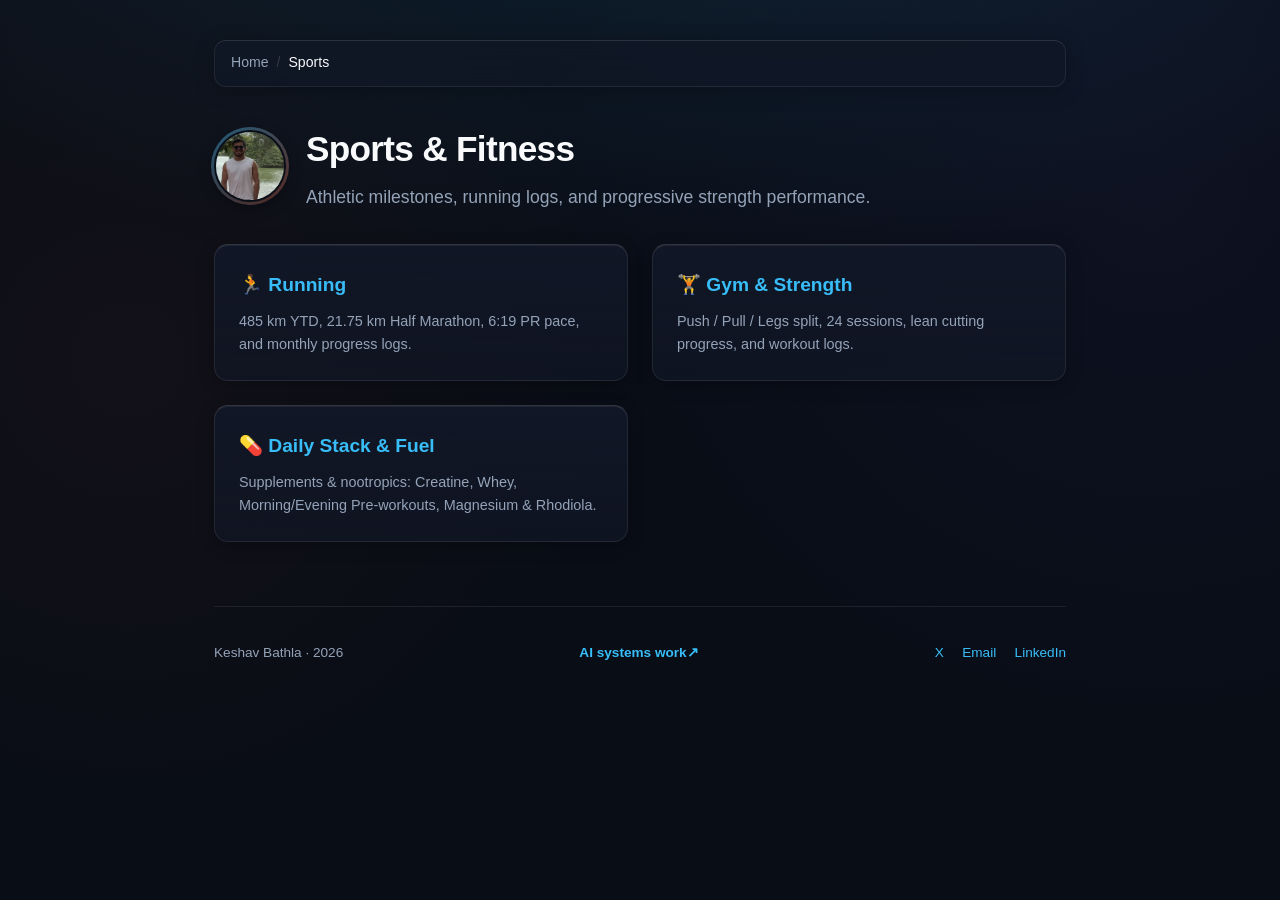
==== commit 3b8ca414: "refactor: eliminate noise, remove advice/rehab cards and intake widget, focus on athletic achievemen" ====
--- a/sports/index.html
+++ b/sports/index.html
@@ -3,8 +3,8 @@
 <head>
   <meta charset="UTF-8">
   <meta name="viewport" content="width=device-width, initial-scale=1.0">
-  <title>Sports — Training Log · Keshav Bathla</title>
-  <link rel="stylesheet" href="../style.css?v=3">
+  <title>Sports &bull; Keshav Bathla</title>
+  <link rel="stylesheet" href="../style.css?v=4">
 </head>
 <body>
   <div class="container">
@@ -20,7 +20,7 @@
       </button>
       <div class="hero-compact-info">
         <h1>Sports &amp; Fitness</h1>
-        <p class="subtitle">Training logs, workout plans, and progressive performance tracking.</p>
+        <p class="subtitle">Athletic milestones, running logs, and progressive strength performance.</p>
       </div>
     </div>
 
@@ -40,11 +40,11 @@
     </div>
 
     <footer class="footer">
-      <p class="footer-id">Keshav Bathla · Training log · 2026</p>
+      <p class="footer-id">Keshav Bathla &middot; 2026</p>
       <a class="footer-work" href="https://import-keshav.github.io/">AI systems work <span aria-hidden="true">↗</span></a>
       <nav class="footer-links" aria-label="Contact">
-        <a href="https://x.com/import_keshav" rel="me noopener">X / DM</a>
-        <a href="mailto:keshavbathla2017@gmail.com?subject=Training%20note">Email</a>
+        <a href="https://x.com/import_keshav" rel="me noopener">X</a>
+        <a href="mailto:keshavbathla2017@gmail.com">Email</a>
         <a href="https://www.linkedin.com/in/keshav-bathla-b517a2152/" rel="me noopener">LinkedIn</a>
       </nav>
     </footer>
--- a/style.css
+++ b/style.css
@@ -983,79 +983,6 @@
   transform: translate(2px, -2px);
 }
 
-.ping-strip {
-  margin: 2.75rem 0 0;
-  padding: 1.35rem 1.5rem 1.25rem;
-  background: linear-gradient(180deg, var(--surface) 0%, rgba(17, 23, 38, 0.75) 100%);
-  border: 1px solid var(--border);
-  border-top: 1px solid rgba(255, 255, 255, 0.14);
-  box-shadow: inset 0 1px 0 0 rgba(255, 255, 255, 0.06), 0 6px 24px rgba(0, 0, 0, 0.28);
-  border-radius: 14px;
-}
-
-.ping-kicker {
-  font-size: 0.72rem;
-  font-weight: 700;
-  letter-spacing: 0.08em;
-  text-transform: uppercase;
-  color: var(--text-muted);
-  margin: 0 0 0.45rem;
-}
-
-.ping-body {
-  font-size: 0.98rem;
-  color: var(--text-muted);
-  line-height: 1.6;
-  margin: 0 0 1rem;
-  max-width: 40rem;
-}
-
-.ping-topics {
-  display: flex;
-  flex-wrap: wrap;
-  gap: 0.45rem;
-  margin-bottom: 1.1rem;
-}
-
-.ping-topics .badge {
-  min-height: 44px;
-  padding: 0.55rem 0.85rem;
-  text-decoration: none;
-  cursor: pointer;
-  transition: border-color 0.2s ease, background 0.2s ease, color 0.2s ease;
-}
-
-.ping-topics .badge:hover {
-  text-decoration: none;
-  background: rgba(56, 189, 248, 0.2);
-  border-color: rgba(56, 189, 248, 0.45);
-  color: #e0f2fe;
-}
-
-.ping-channels {
-  display: flex;
-  flex-wrap: wrap;
-  align-items: center;
-  gap: 0.25rem 1.25rem;
-  padding-top: 0.85rem;
-  border-top: 1px solid var(--border);
-}
-
-.ping-channels a {
-  display: inline-flex;
-  align-items: center;
-  min-height: 44px;
-  font-size: 0.88rem;
-  font-weight: 600;
-  color: var(--accent);
-  text-decoration: none;
-}
-
-.ping-channels a:hover {
-  color: var(--link-hover);
-  text-decoration: underline;
-}
-
 /* Backward compatibility aliases */
 .stack-bento { display: grid; grid-template-columns: repeat(2, 1fr); gap: 1.25rem; }
 .stack-col-2, .stack-col-3 { grid-column: span 1; }
